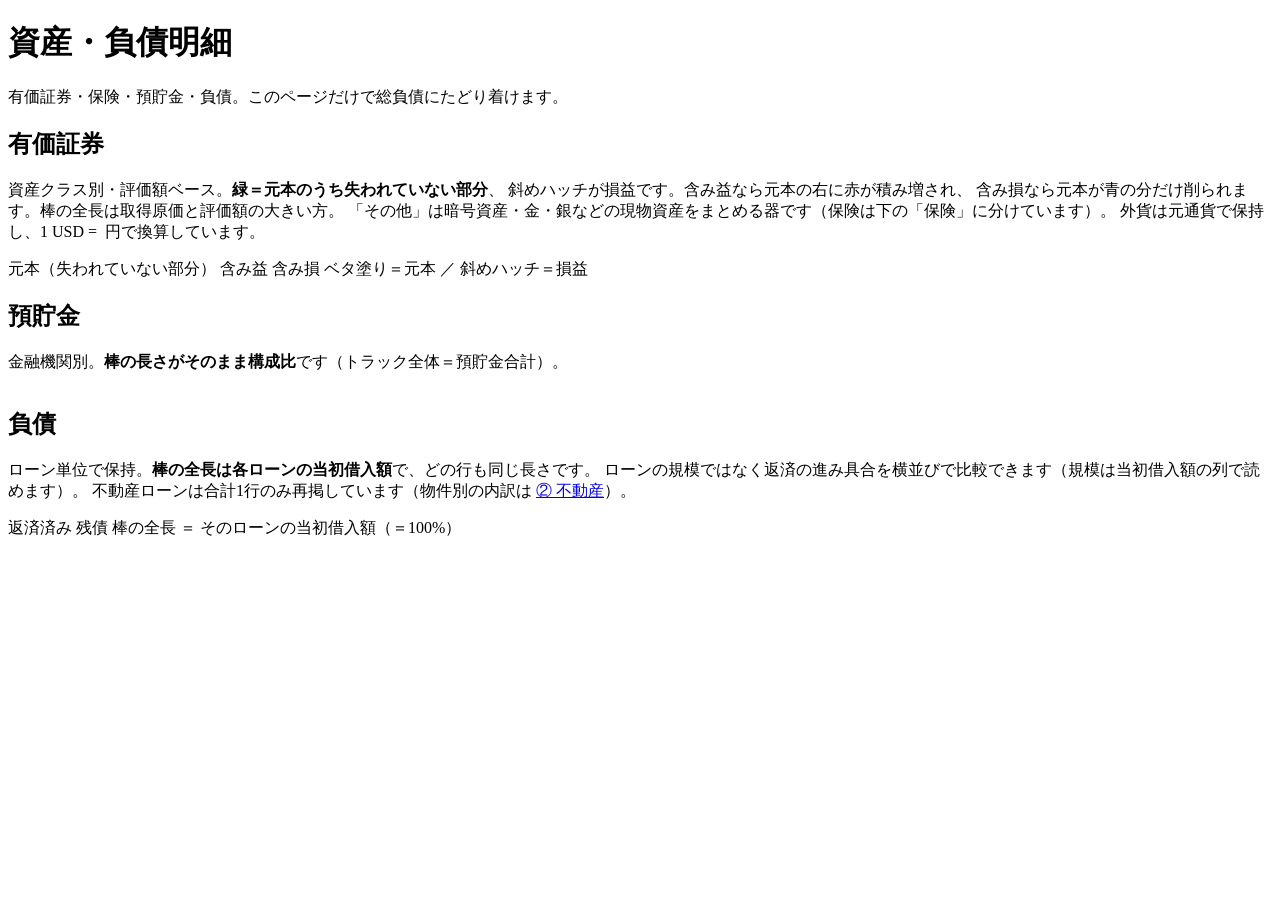
==== mock/accounts.html @ ccdc9d03 "Add a README so the repository explains itself on landing The repository had no root README, so GitH" ====
<!DOCTYPE html>
<html lang="ja">
<head>
<meta charset="utf-8">
<meta name="viewport" content="width=device-width, initial-scale=1">
<title>③ 資産・負債明細 — 資産可視化ダッシュボード</title>
<link rel="stylesheet" href="styles.css">
</head>
<body>
<aside class="sidebar" id="sidebar"></aside>
<main>
  <h1>資産・負債明細</h1>
  <p class="page-sub">有価証券・保険・預貯金・負債。このページだけで総負債にたどり着けます。</p>

  <section>
    <div class="kpi-row" id="kpis"></div>
  </section>

  <section>
    <h2>有価証券</h2>
    <p class="sec-note">
      資産クラス別・評価額ベース。<b>緑＝元本のうち失われていない部分</b>、
      斜めハッチが損益です。含み益なら元本の右に赤が積み増され、
      含み損なら元本が青の分だけ削られます。棒の全長は取得原価と評価額の大きい方。
      「その他」は暗号資産・金・銀などの現物資産をまとめる器です（保険は下の「保険」に分けています）。
      外貨は元通貨で保持し、1&nbsp;USD&nbsp;=&nbsp;<span id="rate" class="num"></span>&nbsp;円で換算しています。
    </p>
    <div class="card table-wrap">
      <table id="sec"></table>
      <div class="legend">
        <span><i class="swatch" style="background:var(--cat-equity)"></i>元本（失われていない部分）</span>
        <span><i class="swatch swatch-gain"></i>含み益</span>
        <span><i class="swatch swatch-loss"></i>含み損</span>
        <span style="color:var(--text-muted)">ベタ塗り＝元本 ／ 斜めハッチ＝損益</span>
      </div>
    </div>
  </section>

  <section id="sec-insurance" hidden>
    <h2>保険</h2>
    <p class="sec-note">
      評価額には<b>解約返戻金</b>（今解約したら戻る額）を使います。他の資産と同じ
      「今これを現金にしたらいくらか」に答えるためです。取得原価にあたるのは<b>払込保険料累計</b>。
      棒の読み方は有価証券と同じで、斜めハッチが損益です（トラック全体＝最大の契約）。
      <b>払った保険料には保障の対価が含まれる</b>ため、この損益は投資の損益とは意味が違います。
      <b>死亡保険金額は資産に加えていません</b>（今使える金額ではないため・参考として右端に表示）。
    </p>
    <div class="card table-wrap">
      <table id="ins"></table>
      <div class="legend">
        <span><i class="swatch" style="background:var(--cat-equity)"></i>払込保険料のうち失われていない部分</span>
        <span><i class="swatch swatch-gain"></i>含み益</span>
        <span><i class="swatch swatch-loss"></i>含み損</span>
      </div>
    </div>
  </section>

  <section>
    <h2>預貯金</h2>
    <p class="sec-note">
      金融機関別。<b>棒の長さがそのまま構成比</b>です（トラック全体＝預貯金合計）。
    </p>
    <div class="card table-wrap">
      <table id="dep"></table>
    </div>
  </section>

  <section>
    <h2>負債</h2>
    <p class="sec-note">
      ローン単位で保持。<b>棒の全長は各ローンの当初借入額</b>で、どの行も同じ長さです。
      ローンの規模ではなく返済の進み具合を横並びで比較できます（規模は当初借入額の列で読めます）。
      不動産ローンは合計1行のみ再掲しています（物件別の内訳は
      <a href="realestate.html">② 不動産</a>）。
    </p>
    <div class="card table-wrap">
      <table id="debt"></table>
      <div class="legend">
        <span><i class="swatch" style="background:var(--cat-repaid)"></i>返済済み</span>
        <span><i class="swatch" style="background:var(--cat-debt)"></i>残債</span>
        <span style="color:var(--text-muted)">棒の全長 ＝ そのローンの当初借入額（＝100%）</span>
      </div>
    </div>
  </section>
</main>

<script src="data.js"></script>
<script src="app.js"></script>
<script>
(function () {
  const A = window.APP, D = A.D;
  document.getElementById("sidebar").innerHTML = A.sidebar("accounts.html");
  document.getElementById("rate").textContent = D.rates.USD;

  document.getElementById("kpis").innerHTML =
    '<div class="kpi"><div class="kpi-label">金融資産合計</div>' +
      '<div class="kpi-scope">有価証券＋預貯金' + (A.INS.length ? '＋保険' : '') + '</div>' +
      '<div class="kpi-value num">' + A.yen(A.FINANCIAL_ASSETS) + '</div></div>' +
    '<div class="kpi"><div class="kpi-label">含み損益</div>' +
      '<div class="kpi-scope">評価額 − 取得原価' + (A.INS.length ? '（有価証券＋保険）' : '') + '</div>' +
      '<div class="kpi-value">' + A.plHTML(A.FIN_PL) + '</div></div>' +
    '<div class="kpi"><div class="kpi-label">総負債</div>' +
      '<div class="kpi-scope">不動産＋車＋多目的</div>' +
      '<div class="kpi-value num">' + A.yen(A.TOTAL_DEBT) + '</div></div>';

  /* ================= 有価証券 =================
     国内・海外とも 株 / 債券 / 投資信託 / その他 の4行を常に表示する。
     棒は「最大クラス」を基準にスケールし、クラス間の大小を比較できるようにする。 */
  const CLASSES = ["株", "債券", "投資信託", "その他"];
  const REGION  = { domestic: "国内", overseas: "海外" };
  const find = (r, c) => A.SEC.find(s => s.region === r && s.assetClass === c);
  const secMax = Math.max.apply(null, A.SEC.map(s => Math.max(s.valueJPY, s.costJPY)));

  let secBody = "";
  Object.keys(REGION).forEach(region => {
    const rows = A.SEC.filter(s => s.region === region);
    secBody += '<tr class="group-row"><td colspan="6">' + REGION[region] +
               '　<span class="num">' + A.yen(A.sum(rows, s => s.valueJPY)) + '</span></td></tr>';
    secBody += CLASSES.map(cls => {
      const s = find(region, cls);
      const name = cls + (s && s.note ? '<small style="color:var(--text-muted)"> ' + s.note + '</small>' : "");
      if (!s) {
        return '<tr><td>' + name + '</td>' +
          '<td class="n">—</td><td class="n">—</td><td class="n">—</td><td class="n">—</td>' +
          '<td>' + A.plBar(0, 0, secMax, "") + '</td></tr>';
      }
      const native = s.currency === "JPY" ? "" :
        '<small style="color:var(--text-muted)"> ' + s.currency + " " + A.plain(s.marketValue) + "</small>";
      return '<tr>' +
        '<td>' + name + '</td>' +
        '<td class="n num">' + A.plain(s.costJPY) + '</td>' +
        '<td class="n num">' + A.plain(s.valueJPY) + native + '</td>' +
        '<td class="n">' + A.plHTML(s.plJPY) + '</td>' +
        '<td class="n">' + A.plPctHTML(s.plJPY, s.costJPY) + '</td>' +
        '<td>' + A.plBar(s.costJPY, s.valueJPY, secMax,
            REGION[region] + " " + cls) + '</td>' +
      '</tr>';
    }).join("");
  });
  document.getElementById("sec").innerHTML =
    '<thead><tr><th>クラス</th><th class="n">取得原価</th><th class="n">評価額</th>' +
    '<th class="n">含み損益</th><th class="n">損益率</th>' +
    '<th class="bar-col">元本と含み損益（最大クラス＝100%）</th></tr></thead>' +
    '<tbody>' + secBody +
    '<tr class="total-row"><td>合計</td>' +
      '<td class="n num">' + A.plain(A.SEC_COST) + '</td>' +
      '<td class="n num">' + A.plain(A.SEC_VALUE) + '</td>' +
      '<td class="n">' + A.plHTML(A.SEC_PL) + '</td>' +
      '<td class="n">' + A.plPctHTML(A.SEC_PL, A.SEC_COST) + '</td>' +
      '<td></td></tr></tbody>';

  /* ================= 保険 =================
     棒は有価証券と同じ plBar（ベタ塗り＝元本 / 斜めハッチ＝損益）。
     契約が無いときはセクションごと隠す。 */
  if (A.INS.length) {
    document.getElementById("sec-insurance").hidden = false;
    const insMax = Math.max.apply(null, A.INS.map(x => Math.max(x.valueJPY, x.costJPY)));
    const hasDeath = A.INS.some(x => x.deathBenefit);
    document.getElementById("ins").innerHTML =
      '<thead><tr><th>保険</th><th class="n">払込保険料</th><th class="n">解約返戻金</th>' +
      '<th class="n">含み損益</th><th class="n">損益率</th>' +
      (hasDeath ? '<th class="n">死亡保険金額<small style="display:block;font-weight:400;color:var(--text-muted)">参考・資産に含めず</small></th>' : '') +
      '<th class="bar-col">払込保険料と含み損益（最大の契約＝100%）</th></tr></thead><tbody>' +
      A.INS.map(x => {
        const sub = [x.insurer, x.valuedAt ? x.valuedAt + " 時点" : null, x.note]
          .filter(Boolean).join(" ／ ");
        const native = x.currency === "JPY" ? "" :
          '<small style="color:var(--text-muted)"> ' + x.currency + " " + A.plain(x.surrenderValue) + "</small>";
        return '<tr><td><b>' + x.name + '</b>' +
          (sub ? '<small style="display:block;font-weight:400;color:var(--text-muted)">' + sub + '</small>' : "") +
          '</td>' +
          '<td class="n num">' + A.plain(x.costJPY) + '</td>' +
          '<td class="n num">' + A.plain(x.valueJPY) + native + '</td>' +
          '<td class="n">' + A.plHTML(x.plJPY) + '</td>' +
          '<td class="n">' + A.plPctHTML(x.plJPY, x.costJPY) + '</td>' +
          (hasDeath ? '<td class="n num" style="color:var(--text-muted)">' +
            (x.deathBenefit ? A.plain(x.deathBenefit * (A.D.rates[x.currency] || 1)) : "—") + '</td>' : '') +
          '<td>' + A.plBar(x.costJPY, x.valueJPY, insMax, x.name) + '</td></tr>';
      }).join("") +
      '<tr class="total-row"><td>合計</td>' +
        '<td class="n num">' + A.plain(A.INS_COST) + '</td>' +
        '<td class="n num">' + A.plain(A.INS_VALUE) + '</td>' +
        '<td class="n">' + A.plHTML(A.INS_PL) + '</td>' +
        '<td class="n">' + A.plPctHTML(A.INS_PL, A.INS_COST) + '</td>' +
        (hasDeath ? '<td></td>' : '') +
        '<td></td></tr></tbody>';
  }

  /* ================= 預貯金 =================
     棒は「預貯金合計」を基準にする。棒の長さと構成比の分母を一致させ、
     同じ行の中に分母が2つある状態を解消する。 */
  document.getElementById("dep").innerHTML =
    '<thead><tr><th>金融機関</th><th class="n">残高</th><th class="n">構成比</th>' +
    '<th class="bar-col">構成比（合計＝100%）</th></tr></thead><tbody>' +
    D.deposits.map(d =>
      '<tr><td>' + d.bank + '</td>' +
      '<td class="n num">' + A.plain(d.amount) + '</td>' +
      '<td class="n num">' + A.pct(d.amount, A.DEPOSITS) + '</td>' +
      '<td>' + A.valueBar(d.amount, A.DEPOSITS,
          d.bank + "<br><b>" + A.yen(d.amount) + "</b><br>全体の " +
          A.pct(d.amount, A.DEPOSITS)) + '</td></tr>'
    ).join("") +
    '<tr class="total-row"><td>合計</td><td class="n num">' + A.plain(A.DEPOSITS) +
      '</td><td class="n num">100.0%</td>' +
      '<td>' + A.valueBar(A.DEPOSITS, A.DEPOSITS, "預貯金合計<br><b>" +
          A.yen(A.DEPOSITS) + "</b>") + '</td></tr></tbody>';

  /* ================= 負債 =================
     棒の全長 = 当初借入額。その内訳が 返済済み / 残債。
     最大ローンを基準にスケールし、ローン間の規模差が見えるようにする。 */
  const debtRows = D.otherLoans.map(l => ({
    name: l.name, lender: l.lender, rate: l.rate.toFixed(1) + " %",
    monthly: l.monthlyRepayment, principal: l.principal,
    repaid: l.principal - l.balance, balance: l.balance, link: null
  }));
  debtRows.push({
    name: "不動産ローン 合計", lender: D.realEstate.length + " 物件", rate: "—",
    monthly: A.sum(D.realEstate, p => p.loan.monthlyRepayment),
    principal: A.RE.principal, repaid: A.RE.cumulativeRepaid, balance: A.RE.balance,
    link: "realestate.html"
  });
  document.getElementById("debt").innerHTML =
    '<thead><tr><th>借入</th><th class="n">金利</th><th class="n">月返済額</th>' +
    '<th class="n">当初借入額</th><th class="n">返済済み</th><th class="n">残債</th>' +
    '<th class="n">返済進捗</th>' +
    '<th class="bar-col">返済進捗（各ローンの当初借入額＝100%）</th></tr></thead><tbody>' +
    debtRows.map(r =>
      '<tr><td><b>' + r.name + '</b>' +
        (r.link ? ' <a href="' + r.link + '" style="font-size:11px">詳細 →</a>' : "") +
        '<small style="display:block;font-weight:400;color:var(--text-muted)">' + r.lender + '</small></td>' +
      '<td class="n num">' + r.rate + '</td>' +
      '<td class="n num">' + A.plain(r.monthly) + '</td>' +
      '<td class="n num">' + A.plain(r.principal) + '</td>' +
      '<td class="n num">' + A.plain(r.repaid) + '</td>' +
      '<td class="n num">' + A.plain(r.balance) + '</td>' +
      '<td class="n num">' + A.pct(r.repaid, r.principal) + '</td>' +
      '<td>' + A.stackedBar([
        { cls: "seg-repaid", value: r.repaid,  label: r.name + " 返済済み" },
        { cls: "seg-debt",   value: r.balance, label: r.name + " 残債" }
      ], r.principal) + '</td></tr>'
    ).join("") +
    '<tr class="total-row"><td>総負債</td><td></td>' +
      '<td class="n num">' + A.plain(A.sum(debtRows, r => r.monthly)) + '</td>' +
      '<td class="n num">' + A.plain(A.sum(debtRows, r => r.principal)) + '</td>' +
      '<td class="n num">' + A.plain(A.sum(debtRows, r => r.repaid)) + '</td>' +
      '<td class="n num">' + A.plain(A.TOTAL_DEBT) + '</td>' +
      '<td class="n num">' + A.pct(A.sum(debtRows, r => r.repaid), A.sum(debtRows, r => r.principal)) + '</td>' +
      '<td>' + A.stackedBar([
        { cls: "seg-repaid", value: A.sum(debtRows, r => r.repaid),  label: "全ローン 返済済み" },
        { cls: "seg-debt",   value: A.TOTAL_DEBT,                    label: "全ローン 残債" }
      ], A.sum(debtRows, r => r.principal)) + '</td></tr></tbody>';

  A.initTooltip();
})();
</script>
</body>
</html>
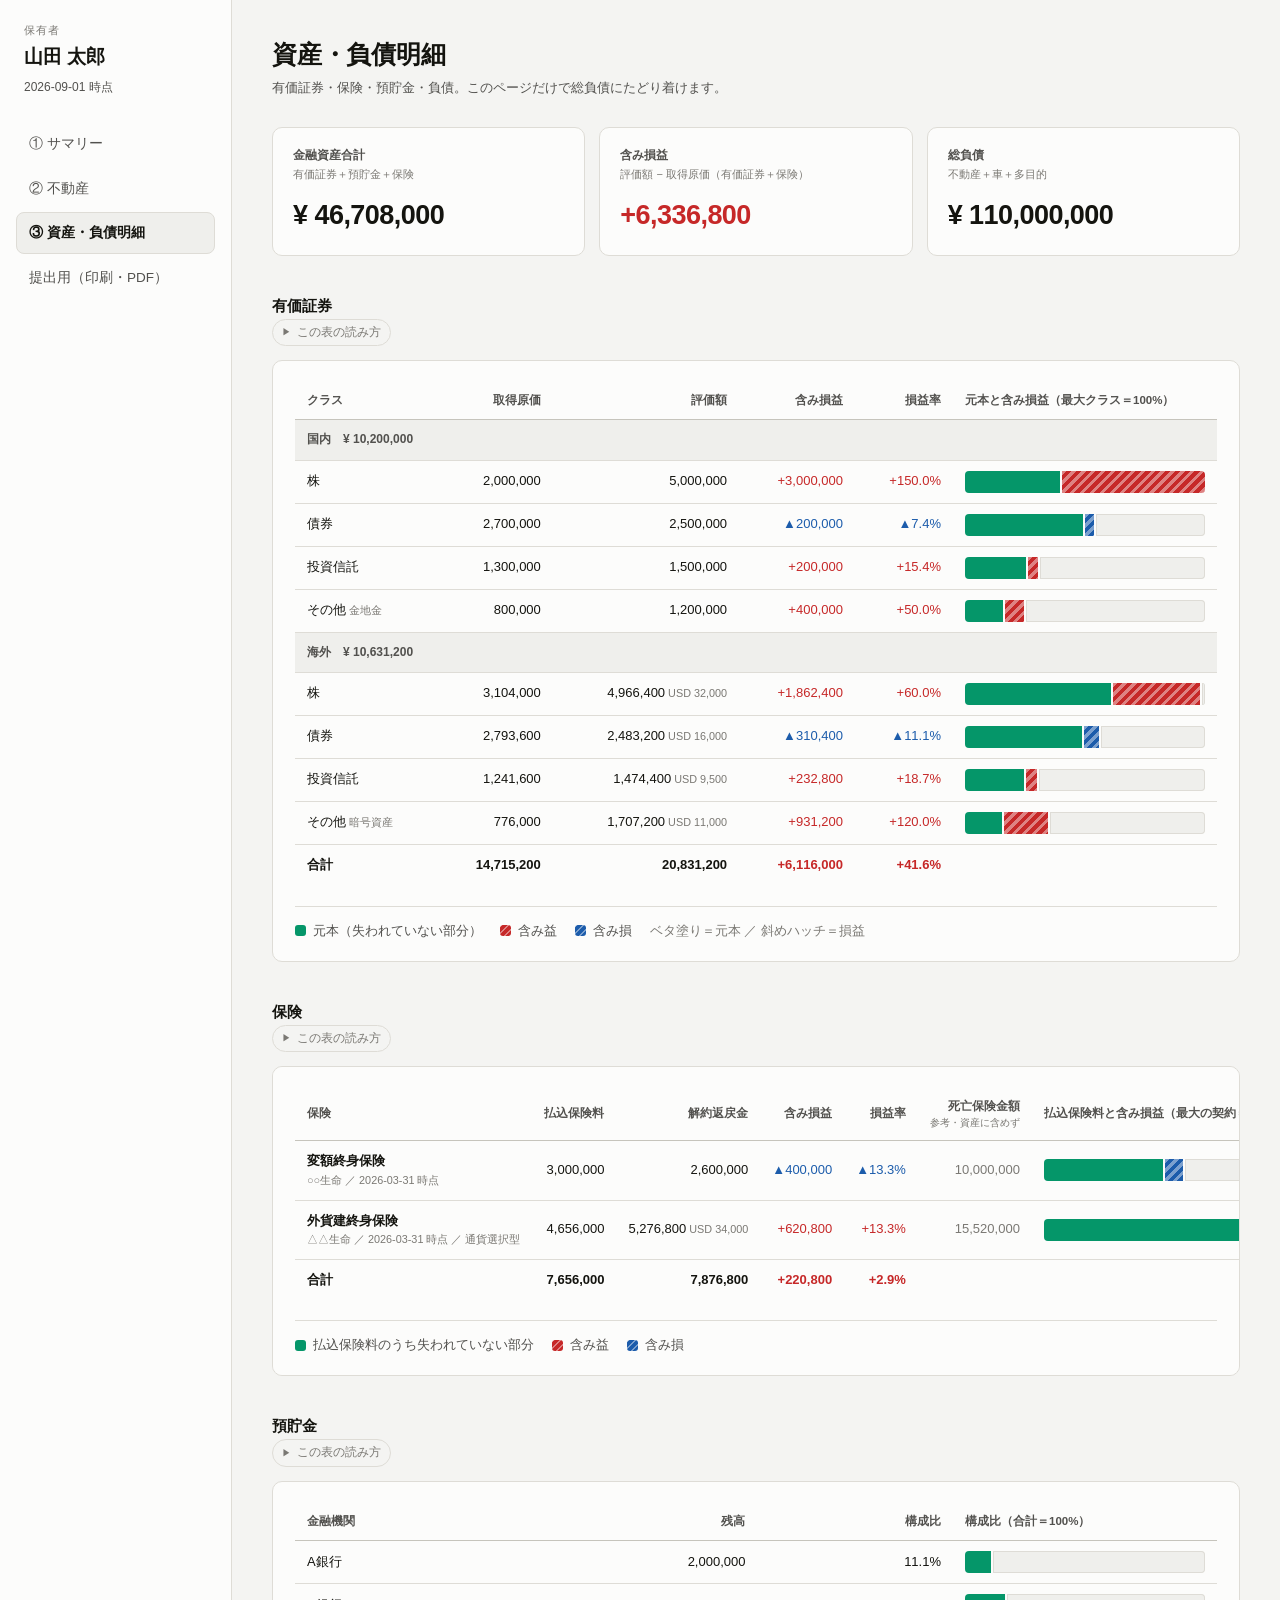
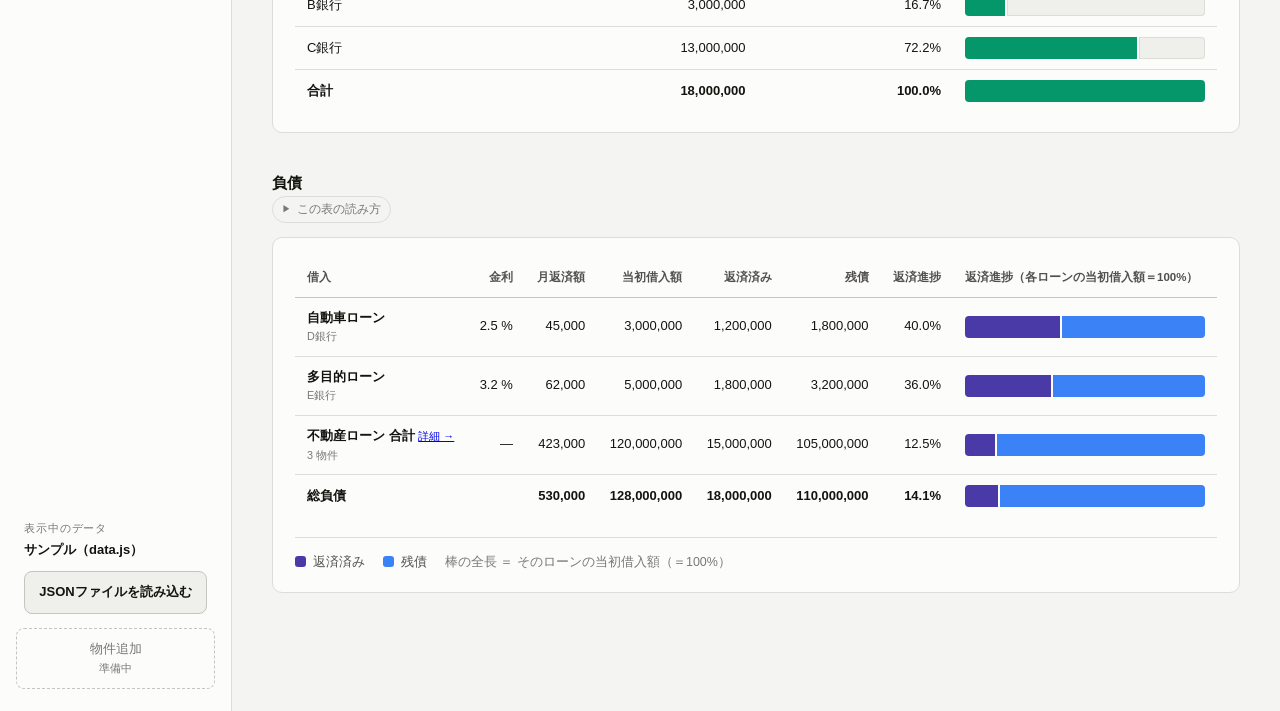
==== commit b737700d: "Carry property market value, and make the pages printable for submission Four findings from using th" ====
--- a/mock/accounts.html
+++ b/mock/accounts.html
@@ -250,6 +250,7 @@
         { cls: "seg-debt",   value: A.TOTAL_DEBT,                    label: "全ローン 残債" }
       ], A.sum(debtRows, r => r.principal)) + '</td></tr></tbody>';
 
+  A.foldNotes();
   A.initTooltip();
 })();
 </script>
--- a/mock/styles.css
+++ b/mock/styles.css
@@ -0,0 +1,559 @@
+/* ============================================================
+   資産可視化ダッシュボード — 共通スタイル
+   色ルール（確定仕様 Q31 / Q34）:
+     面（棒の塗り）= カテゴリ色のみ。損益は塗らない。
+     文字         = 損益色。日本式（赤=含み益 / 青=含み損）。
+   カテゴリ色の意味は3ページ共通:
+     緑 = 自分の持ち分（自己資金・有価証券評価額・預金残高）
+     紫 = 返済済み（借入のうち返し終わった分）
+     青 = 負債（残債）
+   ============================================================ */
+
+:root {
+  color-scheme: light;
+
+  --surface-page:      #f4f4f2;
+  --surface-1:         #fcfcfb;
+  --surface-2:         #efefec;
+  --border:            #dedcd6;
+  --border-strong:     #c6c4bc;
+
+  --text-primary:      #14140f;
+  --text-secondary:    #52514e;
+  --text-muted:        #7a7873;
+
+  /* カテゴリ色（面にのみ使用） */
+  --cat-equity:        #059669;  /* 自分の持ち分 */
+  --cat-repaid:        #4a3aa7;  /* 返済済み */
+  --cat-debt:          #3b82f6;  /* 負債・残債 */
+
+  /* 損益色 — 日本式（赤=益 / 青=損）。文字とハッチ塗りの両方で使う */
+  --pl-gain:           #c62828;  /* 含み益 = 赤（文字） */
+  --pl-loss:           #1c5cab;  /* 含み損 = 青（文字） */
+  --pl-gain-fill:      #c62828;  /* 含み益 = 赤（面・ハッチ） */
+  --pl-loss-fill:      #1c5cab;  /* 含み損 = 青（面・ハッチ） */
+
+  --focus:             #2a78d6;
+  --radius:            10px;
+  --bar-h:             22px;
+}
+
+@media (prefers-color-scheme: dark) {
+  :root:where(:not([data-theme="light"])) {
+    color-scheme: dark;
+    --surface-page:    #121211;
+    --surface-1:       #1a1a19;
+    --surface-2:       #232322;
+    --border:          #33332f;
+    --border-strong:   #4a4a45;
+
+    --text-primary:    #f6f6f2;
+    --text-secondary:  #c3c2b7;
+    --text-muted:      #94938b;
+
+    --cat-equity:      #0ea472;
+    --cat-repaid:      #9085e9;
+    --cat-debt:        #2b6fc0;
+
+    --pl-gain:         #f87171;
+    --pl-loss:         #6da7ec;
+    --pl-gain-fill:    #d64545;
+    --pl-loss-fill:    #4d97ee;
+
+    --focus:           #5598e7;
+  }
+}
+
+* { box-sizing: border-box; }
+
+body {
+  margin: 0;
+  background: var(--surface-page);
+  color: var(--text-primary);
+  font-family: "Hiragino Sans", "Hiragino Kaku Gothic ProN", "Yu Gothic",
+               "Noto Sans JP", -apple-system, BlinkMacSystemFont, sans-serif;
+  font-size: 14px;
+  line-height: 1.6;
+  display: flex;
+  min-height: 100vh;
+}
+
+.num {
+  font-variant-numeric: tabular-nums;
+  font-feature-settings: "tnum";
+}
+
+/* ---------- サイドバー ---------- */
+.sidebar {
+  width: 232px;
+  flex-shrink: 0;
+  background: var(--surface-1);
+  border-right: 1px solid var(--border);
+  padding: 22px 16px;
+  display: flex;
+  flex-direction: column;
+  gap: 26px;
+}
+
+.owner {
+  padding: 0 8px;
+}
+.owner-label {
+  font-size: 11px;
+  color: var(--text-muted);
+  letter-spacing: .08em;
+}
+.owner-name {
+  font-size: 19px;
+  font-weight: 700;
+  margin-top: 2px;
+}
+.owner-asof {
+  font-size: 12px;
+  color: var(--text-secondary);
+  margin-top: 6px;
+}
+
+.nav { display: flex; flex-direction: column; gap: 3px; }
+.nav a {
+  display: block;
+  padding: 9px 12px;
+  border-radius: 8px;
+  color: var(--text-secondary);
+  text-decoration: none;
+  font-size: 13.5px;
+  font-weight: 500;
+  border: 1px solid transparent;
+}
+.nav a:hover { background: var(--surface-2); color: var(--text-primary); }
+.nav a[aria-current="page"] {
+  background: var(--surface-2);
+  color: var(--text-primary);
+  font-weight: 700;
+  border-color: var(--border);
+}
+
+.sidebar-foot { margin-top: auto; }
+.btn-future {
+  width: 100%;
+  padding: 10px;
+  border-radius: 8px;
+  border: 1px dashed var(--border-strong);
+  background: transparent;
+  color: var(--text-muted);
+  font: inherit;
+  font-size: 13px;
+  cursor: not-allowed;
+}
+.btn-future small { display: block; font-size: 11px; margin-top: 1px; }
+
+/* ---------- メイン ---------- */
+main {
+  flex: 1;
+  padding: 34px 40px 80px;
+  max-width: 1180px;
+  min-width: 0;
+}
+
+h1 {
+  font-size: 25px;
+  font-weight: 700;
+  margin: 0 0 4px;
+  letter-spacing: -.01em;
+}
+.page-sub { color: var(--text-secondary); font-size: 13px; margin: 0 0 28px; }
+
+section { margin-bottom: 38px; }
+h2 {
+  font-size: 15px;
+  font-weight: 700;
+  margin: 0 0 3px;
+  letter-spacing: .01em;
+}
+.sec-note {
+  font-size: 12.5px;
+  color: var(--text-muted);
+  margin: 0 0 14px;
+}
+
+.card {
+  background: var(--surface-1);
+  border: 1px solid var(--border);
+  border-radius: var(--radius);
+  padding: 20px 22px;
+}
+
+/* ---------- KPI ---------- */
+.kpi-row {
+  display: grid;
+  grid-template-columns: repeat(auto-fit, minmax(220px, 1fr));
+  gap: 14px;
+}
+.kpi {
+  background: var(--surface-1);
+  border: 1px solid var(--border);
+  border-radius: var(--radius);
+  padding: 18px 20px;
+}
+.kpi-label { font-size: 12px; color: var(--text-secondary); font-weight: 600; }
+.kpi-scope { font-size: 11px; color: var(--text-muted); margin-top: 1px; }
+.kpi-value {
+  font-size: 27px;
+  font-weight: 700;
+  margin-top: 10px;
+  letter-spacing: -.02em;
+}
+.kpi.lg .kpi-value { font-size: 34px; }
+.kpi-sub { font-size: 12px; color: var(--text-secondary); margin-top: 5px; }
+
+/* 損益テキスト（面には絶対に使わない） */
+.gain { color: var(--pl-gain); }
+.loss { color: var(--pl-loss); }
+
+/* ---------- 注記 ---------- */
+.callout {
+  border: 1px solid var(--border);
+  border-left: 3px solid var(--border-strong);
+  background: var(--surface-1);
+  border-radius: 8px;
+  padding: 12px 16px;
+  font-size: 12.5px;
+  color: var(--text-secondary);
+  margin: 16px 0 0;
+}
+.callout b { color: var(--text-primary); }
+
+/* ---------- 積み上げ横棒 ---------- */
+.bars { display: flex; flex-direction: column; gap: 16px; }
+
+/* 棒は右端をカードの内側いっぱいまで伸ばし、③の表の棒と縦にそろえる。
+   金額を棒の右に置くと、その分だけ棒が左に押されて右端が合わなくなるため、
+   物件名と金額は棒の上の行にまとめた。 */
+.bar-row { display: grid; gap: 6px; }
+.bar-head { display: flex; align-items: baseline; justify-content: space-between; gap: 14px; }
+.bar-name { font-size: 13px; font-weight: 600; }
+.bar-name small { display: inline; margin-left: 8px; }
+.bar-name small { display: block; font-weight: 400; font-size: 11px; color: var(--text-muted); }
+
+.bar-track { display: flex; gap: 2px; height: var(--bar-h); min-width: 0; position: relative; }
+td .bar-track { min-width: 0; }
+.seg {
+  height: 100%;
+  min-width: 3px;
+  position: relative;
+  cursor: default;
+}
+.seg:first-child { border-radius: 4px 0 0 4px; }
+.seg:last-child  { border-radius: 0 4px 4px 0; }
+.seg:only-child  { border-radius: 4px; }
+
+.seg-equity { background: var(--cat-equity); }
+.seg-repaid { background: var(--cat-repaid); }
+.seg-debt   { background: var(--cat-debt); }
+.seg-rest   { background: var(--surface-2); box-shadow: inset 0 0 0 1px var(--border); }
+
+/* 損益セグメント。ベタ塗り＝元本/カテゴリ、斜めハッチ＝損益 という区別。
+   色覚多様性でもダークモードでも、形で見分けられるようにするため。 */
+.seg-gain, .seg-loss {
+  background-image: repeating-linear-gradient(
+    135deg,
+    rgba(255,255,255,.42) 0 3px,
+    rgba(255,255,255,0)   3px 7px
+  );
+}
+.seg-gain { background-color: var(--pl-gain-fill); }
+.seg-loss { background-color: var(--pl-loss-fill); }
+
+.swatch-gain, .swatch-loss {
+  background-image: repeating-linear-gradient(
+    135deg, rgba(255,255,255,.42) 0 2px, rgba(255,255,255,0) 2px 5px);
+}
+.swatch-gain { background-color: var(--pl-gain-fill); }
+.swatch-loss { background-color: var(--pl-loss-fill); }
+
+.bar-total { font-size: 13px; font-weight: 700; white-space: nowrap; text-align: right; }
+.bar-total small { display: inline; margin-left: 8px; font-weight: 400; color: var(--text-muted); font-size: 11px; }
+
+/* 取得原価の参照マーカー（トラック全体を基準に置く） */
+.ref-mark {
+  position: absolute;
+  top: -4px;
+  bottom: -4px;
+  width: 2px;
+  margin-left: -1px;
+  background: var(--text-primary);
+  opacity: .8;
+}
+.ref-mark::after {
+  content: "";
+  position: absolute;
+  inset: -6px -5px;
+}
+
+/* ---------- 凡例 ---------- */
+.legend {
+  display: flex;
+  flex-wrap: wrap;
+  gap: 18px;
+  margin-top: 20px;
+  padding-top: 14px;
+  border-top: 1px solid var(--border);
+  font-size: 12.5px;
+  color: var(--text-secondary);
+}
+.legend span { display: inline-flex; align-items: center; gap: 7px; }
+.swatch { width: 11px; height: 11px; border-radius: 3px; flex-shrink: 0; }
+.swatch-line { width: 2px; height: 13px; border-radius: 0; background: var(--text-primary); opacity: .8; }
+.legend-text { font-weight: 700; font-variant-numeric: tabular-nums; }
+
+/* ---------- テーブル ---------- */
+.table-wrap { overflow-x: auto; }
+/* 棒はどのテーブルでも最右列・同じ幅。3セクションで縦に揃います。 */
+.bar-col { width: 264px; min-width: 264px; }
+.table-wrap table:has(.bar-col) { min-width: 900px; }
+table { width: 100%; border-collapse: collapse; font-size: 13px; }
+caption {
+  text-align: left;
+  font-size: 12.5px;
+  color: var(--text-muted);
+  padding-bottom: 10px;
+}
+th, td {
+  padding: 10px 12px;
+  border-bottom: 1px solid var(--border);
+  text-align: left;
+  white-space: nowrap;
+}
+thead th {
+  font-size: 11.5px;
+  font-weight: 700;
+  color: var(--text-secondary);
+  border-bottom: 1px solid var(--border-strong);
+}
+td.n, th.n { text-align: right; font-variant-numeric: tabular-nums; }
+tbody tr:last-child td { border-bottom: none; }
+tbody tr:hover { background: var(--surface-2); }
+tr.total-row td { font-weight: 700; border-top: 1px solid var(--border-strong); }
+.group-row td {
+  background: var(--surface-2);
+  font-weight: 700;
+  font-size: 12px;
+  color: var(--text-secondary);
+}
+
+/* ---------- ツールチップ ---------- */
+#tip {
+  position: fixed;
+  z-index: 50;
+  pointer-events: none;
+  background: var(--text-primary);
+  color: var(--surface-1);
+  border-radius: 7px;
+  padding: 7px 10px;
+  font-size: 12px;
+  line-height: 1.5;
+  white-space: nowrap;
+  opacity: 0;
+  transition: opacity .1s;
+  box-shadow: 0 4px 14px rgba(0,0,0,.22);
+}
+#tip.on { opacity: 1; }
+#tip b { font-variant-numeric: tabular-nums; }
+
+/* ---------- レスポンシブ ---------- */
+@media (max-width: 860px) {
+  body { flex-direction: column; }
+  .sidebar {
+    width: 100%;
+    flex-direction: row;
+    align-items: center;
+    gap: 18px;
+    padding: 14px 18px;
+    border-right: none;
+    border-bottom: 1px solid var(--border);
+    flex-wrap: wrap;
+  }
+  .nav { flex-direction: row; flex-wrap: wrap; }
+  .sidebar-foot { margin-top: 0; }
+  .btn-future { width: auto; padding: 8px 14px; }
+  main { padding: 24px 18px 60px; }
+  .bar-head { flex-wrap: wrap; gap: 2px 10px; }
+}
+
+/* ---------- JSON 読み込み（サイドバー下部） ---------- */
+.data-source { padding: 0 8px 14px; }
+.data-source-name {
+  font-size: 13px;
+  font-weight: 600;
+  margin-top: 2px;
+  word-break: break-all;
+}
+.btn-load {
+  display: block;
+  margin-top: 10px;
+  padding: 10px;
+  border-radius: 8px;
+  border: 1px solid var(--border-strong);
+  background: var(--surface-2);
+  color: var(--text-primary);
+  font-size: 13px;
+  font-weight: 600;
+  text-align: center;
+  cursor: pointer;
+}
+.btn-load:hover { border-color: var(--focus); }
+.btn-load:focus-within { outline: 2px solid var(--focus); outline-offset: 2px; }
+.btn-load input {                 /* 見えないがキーボードでは辿れる */
+  position: absolute;
+  width: 1px; height: 1px;
+  opacity: 0;
+  overflow: hidden;
+  clip: rect(0 0 0 0);
+}
+.btn-reset {
+  display: block;
+  width: 100%;
+  margin-top: 6px;
+  padding: 6px;
+  border: none;
+  background: transparent;
+  color: var(--text-muted);
+  font: inherit;
+  font-size: 12px;
+  text-decoration: underline;
+  cursor: pointer;
+}
+.btn-reset:hover { color: var(--text-primary); }
+
+/* 読み込めなかったときの報告。色ルール（赤＝益／青＝損）と混ざらないよう無彩色で示す */
+#load-report {
+  position: fixed;
+  right: 20px; bottom: 20px;
+  width: min(560px, calc(100vw - 40px));
+  max-height: 70vh;
+  overflow: auto;
+  background: var(--surface-1);
+  border: 1px solid var(--border-strong);
+  border-radius: var(--radius);
+  padding: 16px 18px;
+  box-shadow: 0 10px 34px rgba(0, 0, 0, .22);
+  font-size: 13px;
+  line-height: 1.6;
+  z-index: 50;
+}
+#load-report .load-report-head {
+  display: flex;
+  align-items: center;
+  gap: 10px;
+  font-size: 14px;
+}
+#load-report .load-report-close {
+  margin-left: auto;
+  border: none;
+  background: transparent;
+  color: var(--text-muted);
+  font: inherit;
+  font-size: 18px;
+  cursor: pointer;
+}
+#load-report p { margin: 8px 0; color: var(--text-secondary); }
+#load-report code { font-size: 12px; background: var(--surface-2); padding: 1px 5px; border-radius: 4px; }
+#load-report ol { margin: 6px 0 0; padding-left: 22px; }
+#load-report li { margin: 4px 0; }
+
+@media (max-width: 860px) {
+  .data-source { padding: 0; }
+  .btn-load { display: inline-block; margin-top: 6px; padding: 8px 14px; }
+  .btn-reset { display: inline-block; width: auto; margin: 6px 0 0 8px; }
+}
+
+/* ---------- たたんだ解説 ----------
+   毎月見る人には邪魔だが、初めて見る第三者には要る。
+   画面では閉じ、印刷（＝提出）では自動で開く。 */
+.note-fold { margin: -2px 0 14px; }
+.note-fold > summary {
+  cursor: pointer;
+  display: inline-flex;
+  align-items: center;
+  gap: 6px;
+  font-size: 12px;
+  color: var(--text-muted);
+  list-style: none;
+  padding: 3px 9px;
+  border: 1px solid var(--border);
+  border-radius: 999px;
+  user-select: none;
+}
+.note-fold > summary::-webkit-details-marker { display: none; }
+.note-fold > summary::before { content: "▶"; font-size: 9px; transition: transform .15s; }
+.note-fold[open] > summary::before { transform: rotate(90deg); }
+.note-fold > summary:hover { color: var(--text-primary); border-color: var(--border-strong); }
+.note-fold > summary:focus-visible { outline: 2px solid var(--focus); outline-offset: 2px; }
+.note-fold .sec-note { margin-top: 8px; }
+
+/* ============================================================
+   印刷・PDF（提出用）
+   ------------------------------------------------------------
+   ブラウザは既定で背景色を印刷しないため、そのままでは棒が
+   すべて消える。print-color-adjust で必ず刷る。
+   ダークモードのまま刷ると紙が真っ黒になるので、色は明るい側に固定する。
+   ============================================================ */
+@media print {
+  :root {
+    color-scheme: light !important;
+    --surface-page: #ffffff;
+    --surface-1:    #ffffff;
+    --surface-2:    #f2f2ef;
+    --border:       #c9c7c0;
+    --border-strong:#9a978e;
+    --text-primary: #000000;
+    --text-secondary: #333333;
+    --text-muted:   #555555;
+    --cat-equity:   #059669;
+    --cat-repaid:   #4a3aa7;
+    --cat-debt:     #3b82f6;
+    --pl-gain:      #c62828;
+    --pl-loss:      #1c5cab;
+    --pl-gain-fill: #c62828;
+    --pl-loss-fill: #1c5cab;
+  }
+
+  /* 棒とハッチを必ず印刷する。これが無いと面がすべて白く抜ける */
+  *, *::before, *::after {
+    -webkit-print-color-adjust: exact !important;
+    print-color-adjust: exact !important;
+  }
+
+  @page { size: A4 portrait; margin: 14mm 12mm 16mm; }
+
+  html, body { background: #fff; }
+  body { display: block; font-size: 10pt; }
+
+  /* 紙では操作できないものを外す */
+  .sidebar, .btn-future, .btn-load, .btn-reset, .data-source,
+  #tip, #load-report, .print-only-hide { display: none !important; }
+
+  main { padding: 0 !important; max-width: none !important; }
+
+  /* たたんだ解説は、提出先が読めるよう必ず開く（開閉は app.js が行う）。
+     閉じた <details> の中身は CSS では表示できないため、ここではボタンを消すだけ。 */
+  .note-fold > summary { display: none !important; }
+  .note-fold { display: block !important; margin: 0 0 10px; }
+
+  /* 表やカードがページの境目で割れないようにする */
+  section { break-inside: auto; }
+  .card, .kpi, .bar-row, .legend, .callout { break-inside: avoid; }
+  table { break-inside: auto; }
+  thead { display: table-header-group; }       /* 続きの頁にも見出しを出す */
+  tr, .total-row { break-inside: avoid; }
+  h1, h2 { break-after: avoid; }
+
+  /* 画面用の横スクロールは紙では折り返す */
+  .table-wrap { overflow: visible !important; }
+  .table-wrap table:has(.bar-col) { min-width: 0 !important; }
+  .bar-col { width: 150px !important; min-width: 150px !important; }
+
+  a { color: inherit; text-decoration: none; }
+  .kpi-row { gap: 8px; }
+  .card { box-shadow: none; }
+}
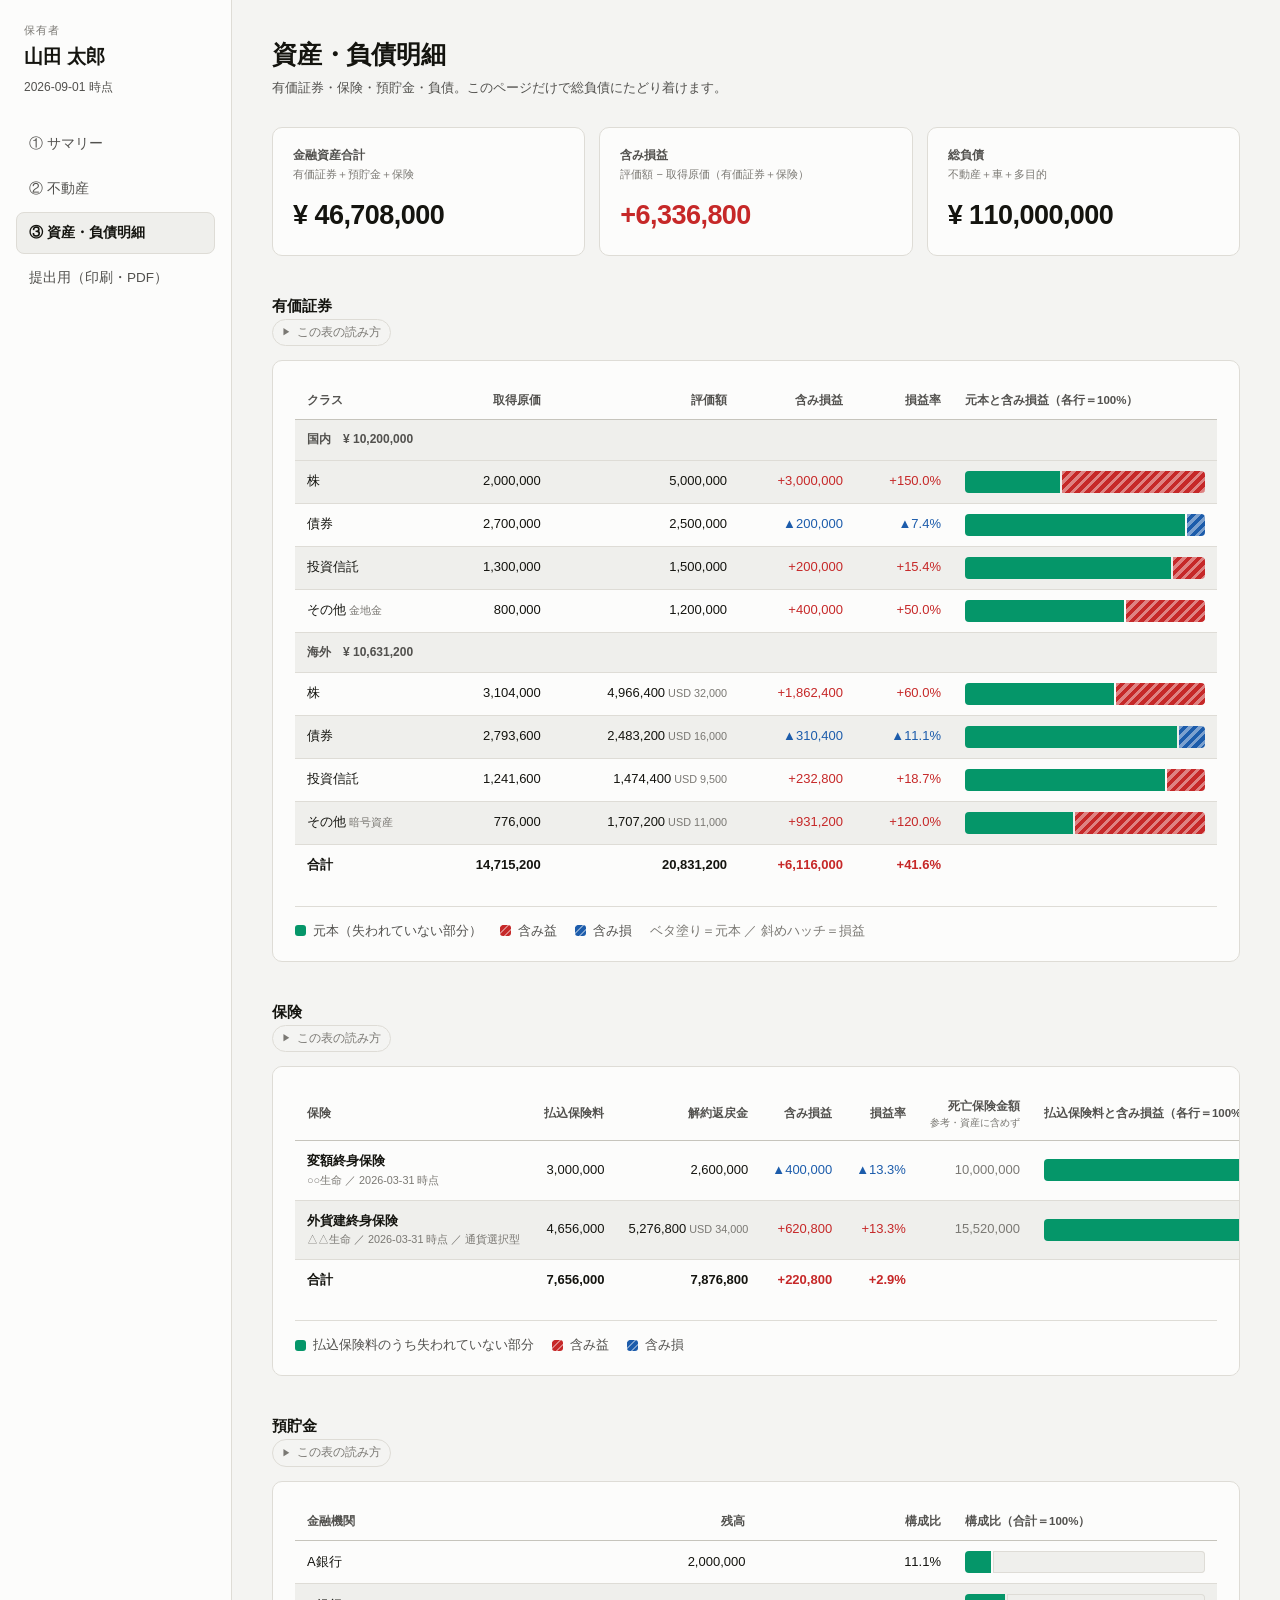
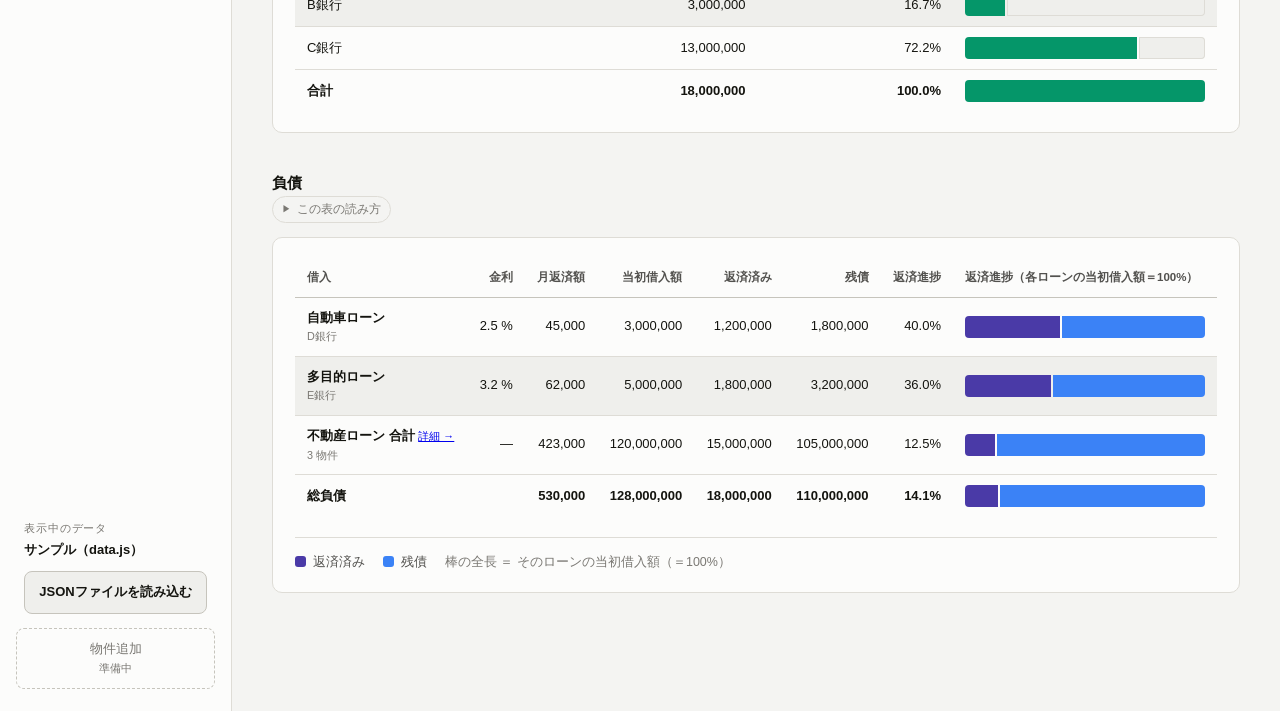
==== commit f3aee672: "Add composition pies to the report, and give every bar the same length Four things from reading the " ====
--- a/mock/accounts.html
+++ b/mock/accounts.html
@@ -20,8 +20,9 @@
     <h2>有価証券</h2>
     <p class="sec-note">
       資産クラス別・評価額ベース。<b>緑＝元本のうち失われていない部分</b>、
-      斜めハッチが損益です。含み益なら元本の右に赤が積み増され、
-      含み損なら元本が青の分だけ削られます。棒の全長は取得原価と評価額の大きい方。
+      斜めハッチが損益です。<b>棒はどの行も同じ長さ</b>で、その行の取得原価と評価額の
+      大きい方が100%です。含み損益が元本に対してどのくらいかを見るためのもので、
+      クラス間の金額の大小は左の数字で読みます。
       「その他」は暗号資産・金・銀などの現物資産をまとめる器です（保険は下の「保険」に分けています）。
       外貨は元通貨で保持し、1&nbsp;USD&nbsp;=&nbsp;<span id="rate" class="num"></span>&nbsp;円で換算しています。
     </p>
@@ -41,7 +42,7 @@
     <p class="sec-note">
       評価額には<b>解約返戻金</b>（今解約したら戻る額）を使います。他の資産と同じ
       「今これを現金にしたらいくらか」に答えるためです。取得原価にあたるのは<b>払込保険料累計</b>。
-      棒の読み方は有価証券と同じで、斜めハッチが損益です（トラック全体＝最大の契約）。
+      棒の読み方は有価証券と同じで、斜めハッチが損益です（<b>どの行も同じ長さ</b>・各行が100%）。
       <b>払った保険料には保障の対価が含まれる</b>ため、この損益は投資の損益とは意味が違います。
       <b>死亡保険金額は資産に加えていません</b>（今使える金額ではないため・参考として右端に表示）。
     </p>
@@ -109,7 +110,10 @@
   const CLASSES = ["株", "債券", "投資信託", "その他"];
   const REGION  = { domestic: "国内", overseas: "海外" };
   const find = (r, c) => A.SEC.find(s => s.region === r && s.assetClass === c);
-  const secMax = Math.max.apply(null, A.SEC.map(s => Math.max(s.valueJPY, s.costJPY)));
+  /* 棒はどの行も同じ長さ（その行の max(取得原価, 評価額) ＝ 100%）。
+     最大クラス基準だと小さいクラスが潰れて含み損益が読めなかったため。
+     クラス間の大小は金額の列で読む。負債の表と同じ考え方。 */
+  const rowMax = s => Math.max(s.valueJPY, s.costJPY);
 
   let secBody = "";
   Object.keys(REGION).forEach(region => {
@@ -122,7 +126,7 @@
       if (!s) {
         return '<tr><td>' + name + '</td>' +
           '<td class="n">—</td><td class="n">—</td><td class="n">—</td><td class="n">—</td>' +
-          '<td>' + A.plBar(0, 0, secMax, "") + '</td></tr>';
+          '<td>' + A.plBar(0, 0, 1, "") + '</td></tr>';
       }
       const native = s.currency === "JPY" ? "" :
         '<small style="color:var(--text-muted)"> ' + s.currency + " " + A.plain(s.marketValue) + "</small>";
@@ -132,7 +136,7 @@
         '<td class="n num">' + A.plain(s.valueJPY) + native + '</td>' +
         '<td class="n">' + A.plHTML(s.plJPY) + '</td>' +
         '<td class="n">' + A.plPctHTML(s.plJPY, s.costJPY) + '</td>' +
-        '<td>' + A.plBar(s.costJPY, s.valueJPY, secMax,
+        '<td>' + A.plBar(s.costJPY, s.valueJPY, rowMax(s),
             REGION[region] + " " + cls) + '</td>' +
       '</tr>';
     }).join("");
@@ -140,7 +144,7 @@
   document.getElementById("sec").innerHTML =
     '<thead><tr><th>クラス</th><th class="n">取得原価</th><th class="n">評価額</th>' +
     '<th class="n">含み損益</th><th class="n">損益率</th>' +
-    '<th class="bar-col">元本と含み損益（最大クラス＝100%）</th></tr></thead>' +
+    '<th class="bar-col">元本と含み損益（各行＝100%）</th></tr></thead>' +
     '<tbody>' + secBody +
     '<tr class="total-row"><td>合計</td>' +
       '<td class="n num">' + A.plain(A.SEC_COST) + '</td>' +
@@ -154,13 +158,13 @@
      契約が無いときはセクションごと隠す。 */
   if (A.INS.length) {
     document.getElementById("sec-insurance").hidden = false;
-    const insMax = Math.max.apply(null, A.INS.map(x => Math.max(x.valueJPY, x.costJPY)));
+    /* 保険も各行100%。契約ごとの規模は金額の列で読む。 */
     const hasDeath = A.INS.some(x => x.deathBenefit);
     document.getElementById("ins").innerHTML =
       '<thead><tr><th>保険</th><th class="n">払込保険料</th><th class="n">解約返戻金</th>' +
       '<th class="n">含み損益</th><th class="n">損益率</th>' +
       (hasDeath ? '<th class="n">死亡保険金額<small style="display:block;font-weight:400;color:var(--text-muted)">参考・資産に含めず</small></th>' : '') +
-      '<th class="bar-col">払込保険料と含み損益（最大の契約＝100%）</th></tr></thead><tbody>' +
+      '<th class="bar-col">払込保険料と含み損益（各行＝100%）</th></tr></thead><tbody>' +
       A.INS.map(x => {
         const sub = [x.insurer, x.valuedAt ? x.valuedAt + " 時点" : null, x.note]
           .filter(Boolean).join(" ／ ");
@@ -175,7 +179,7 @@
           '<td class="n">' + A.plPctHTML(x.plJPY, x.costJPY) + '</td>' +
           (hasDeath ? '<td class="n num" style="color:var(--text-muted)">' +
             (x.deathBenefit ? A.plain(x.deathBenefit * (A.D.rates[x.currency] || 1)) : "—") + '</td>' : '') +
-          '<td>' + A.plBar(x.costJPY, x.valueJPY, insMax, x.name) + '</td></tr>';
+          '<td>' + A.plBar(x.costJPY, x.valueJPY, Math.max(x.costJPY, x.valueJPY), x.name) + '</td></tr>';
       }).join("") +
       '<tr class="total-row"><td>合計</td>' +
         '<td class="n num">' + A.plain(A.INS_COST) + '</td>' +
--- a/mock/styles.css
+++ b/mock/styles.css
@@ -557,3 +557,13 @@
   .kpi-row { gap: 8px; }
   .card { box-shadow: none; }
 }
+
+/* ---------- 行の縞模様 ----------
+   行が増えたときに横方向の視線がずれないようにする。
+   見出し行・グループ行・合計行には掛けない。 */
+tbody tr:nth-of-type(even):not(.group-row):not(.total-row) { background: var(--surface-2); }
+tbody tr.group-row { background: var(--surface-2); }
+@media print {
+  tbody tr:nth-of-type(even):not(.group-row):not(.total-row) { background: #f4f4f2; }
+  tbody tr.group-row { background: #e8e8e4; }
+}
